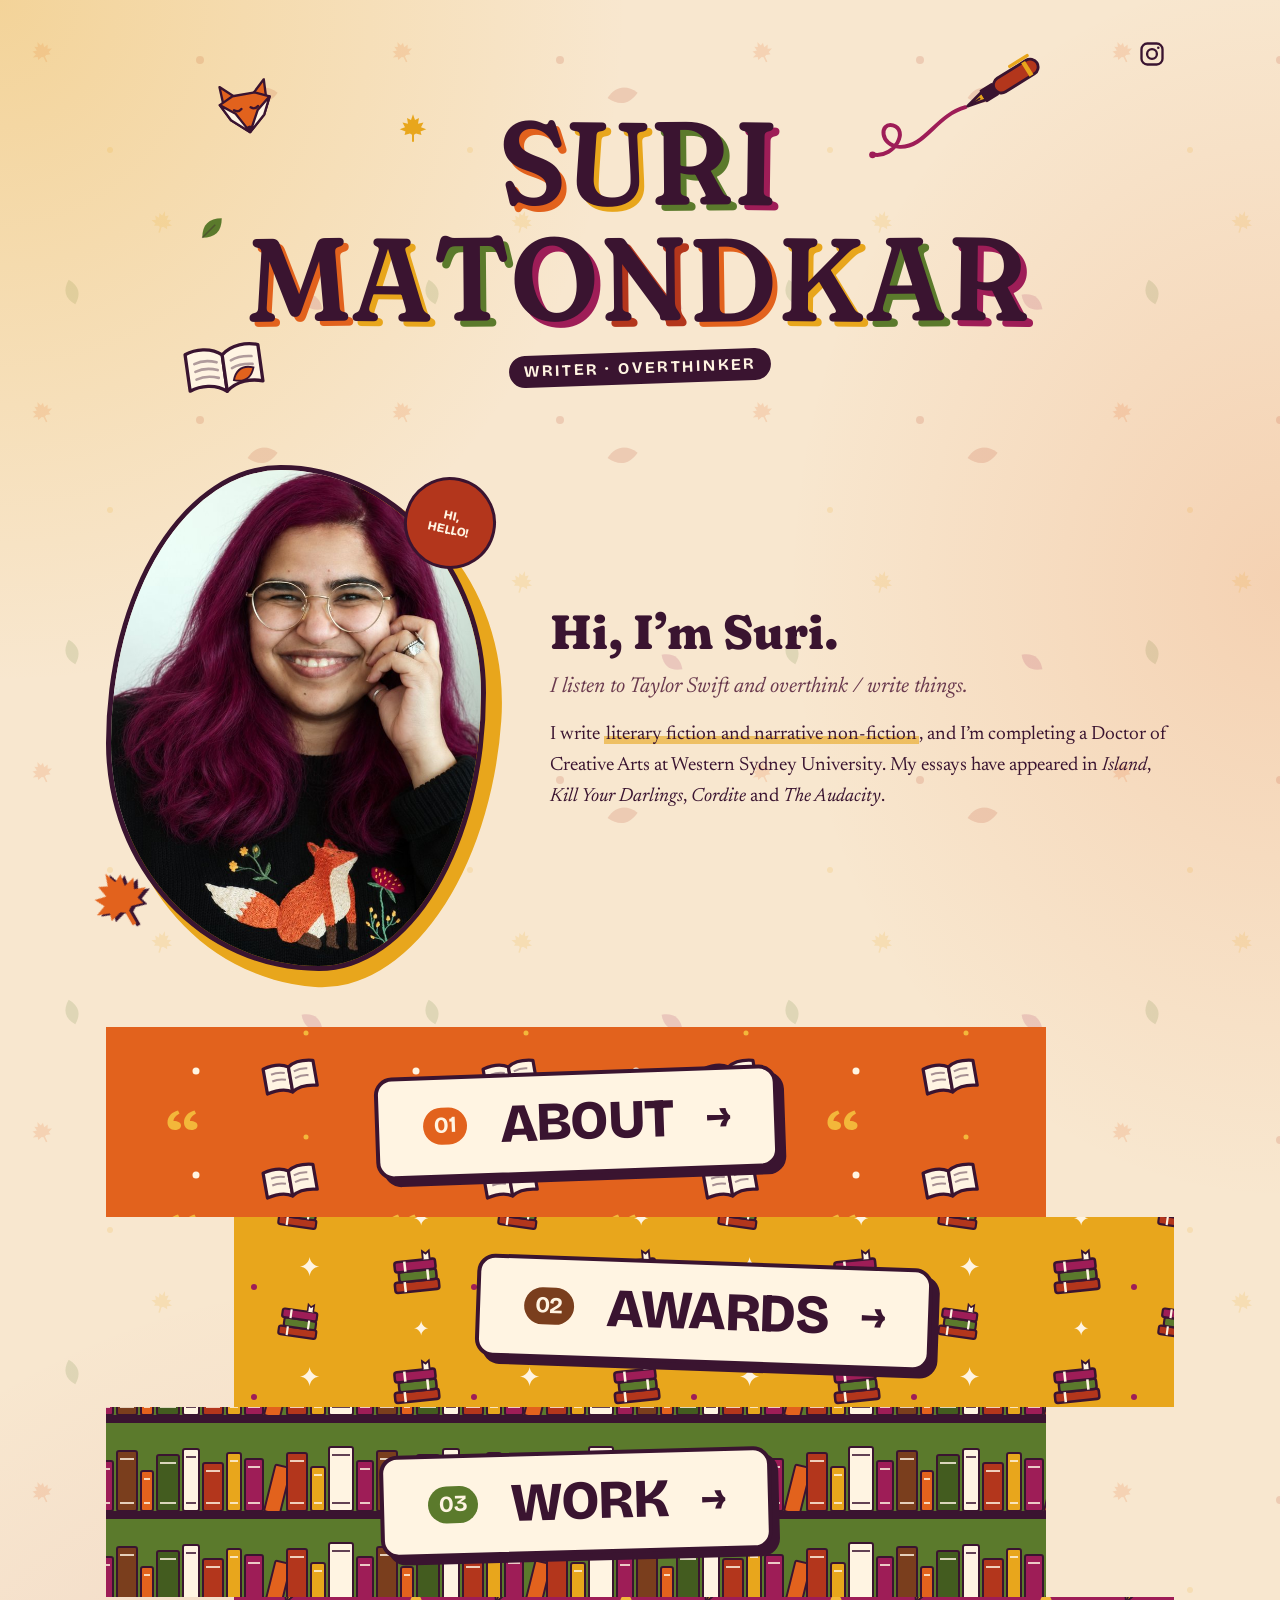
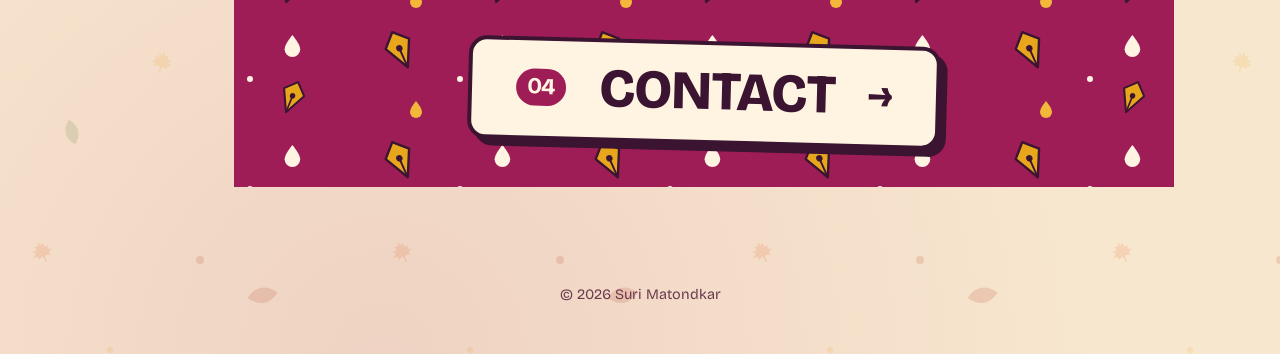
==== index.html @ e2f708b1 "Rename Interests to Work and move publications there The third bar and page become Work (work.html)," ====
<!doctype html>
<html lang="en">
<head>
  <meta charset="utf-8">
  <meta name="viewport" content="width=device-width, initial-scale=1">
  <title>Suri Matondkar</title>
  <meta name="description" content="Suri Matondkar — writer of literary fiction and narrative non-fiction.">
  <link rel="icon" href="favicon.svg" type="image/svg+xml">
  <link rel="preconnect" href="https://fonts.googleapis.com">
  <link rel="preconnect" href="https://fonts.gstatic.com" crossorigin>
  <link href="https://fonts.googleapis.com/css2?family=Bricolage+Grotesque:opsz,wght@12..96,700;12..96,800&family=Fraunces:opsz,wght,SOFT,WONK@9..144,500..900,100,1&family=Newsreader:ital,opsz,wght@0,6..72,400;0,6..72,600;1,6..72,400&display=swap" rel="stylesheet">
  <link rel="stylesheet" href="styles.css">
</head>
<body>
  <a class="skip" href="#main">Skip to content</a>
  <header class="site-header">
    <div class="wrap">
      <div class="header-top">
        <nav class="social" aria-label="Social">
          <a href="https://www.instagram.com/" target="_blank" rel="noopener" aria-label="Instagram"><svg viewBox="0 0 24 24" aria-hidden="true" fill="none" stroke="currentColor" stroke-width="2"><rect x="3" y="3" width="18" height="18" rx="5"/><circle cx="12" cy="12" r="4.2"/><circle cx="17.4" cy="6.6" r="1.1" fill="currentColor" stroke="none"/></svg></a>
        </nav>
      </div>
      <a class="logo" href="index.html" aria-label="Suri Matondkar — home">
        <span class="doodle d-a d-fox"><svg viewBox="0 0 64 60" aria-hidden="true"><g stroke="#3a1430" stroke-width="2.5" stroke-linejoin="round"><path fill="#e2621d" d="M8 3 23 17 9 25z"/><path fill="#e2621d" d="M56 3 41 17 55 25z"/><path fill="#e2621d" d="M5 22 20 15h24l15 7-9 18-18 16-18-16z"/><path fill="#fff4e2" d="M5 22 20 34 32 56 14 40z"/><path fill="#fff4e2" d="M59 22 44 34 32 56 50 40z"/></g><path d="M19 30q4 3.5 8 0M37 30q4 3.5 8 0" fill="none" stroke="#3a1430" stroke-width="2.5" stroke-linecap="round"/><circle cx="32" cy="52" r="3" fill="#3a1430"/></svg></span>
        <span class="doodle d-b"><svg viewBox="0 0 24 24" aria-hidden="true"><path fill="currentColor" d="M3 21C3 9 9 3 21 3c0 12-6 18-18 18z"/><path d="M3 21 15 9" stroke="#3a1430" stroke-opacity=".35" stroke-width="1.5"/></svg></span>
        <span class="doodle d-c"><svg viewBox="0 0 24 24" aria-hidden="true"><path fill="currentColor" d="M12 1l1.6 4.6 3.2-1.6-.8 4.6 4.4-1-2 3.8 4.2 1.6-4.6 1.8.8 2.8-4.4-1.2-1.6 1V23h-1.6v-5.6l-1.6-1-4.4 1.2.8-2.8-4.6-1.8 4.2-1.6-2-3.8 4.4 1-.8-4.6 3.2 1.6z"/></svg></span>
        <span class="doodle d-pen"><svg viewBox="0 0 150 80" aria-hidden="true"><path d="M6 66c18 2 30-22 16-26-12-3-12 18 6 19 22 1 32-28 58-35" fill="none" stroke="#9e1d57" stroke-width="3.5" stroke-linecap="round"/><circle cx="4" cy="66" r="3" fill="#9e1d57"/><g transform="translate(88 23) rotate(-32)" stroke="#3a1430" stroke-width="2.5" stroke-linejoin="round"><path fill="#e8a61c" d="M17-4 0 0l17 4z"/><path d="M4 0h9" stroke-width="1.5"/><path fill="#3a1430" d="M17-5h11v10H17z"/><rect fill="#b3361c" x="28" y="-7" width="44" height="14" rx="7"/><rect fill="#e8a61c" x="60" y="-7" width="4" height="14" stroke-width="0"/><path fill="none" stroke="#e8a61c" stroke-width="3" stroke-linecap="round" d="M50 -10h18"/></g></svg></span>
        <span class="doodle d-book"><svg viewBox="0 0 64 44" aria-hidden="true"><g stroke="#3a1430" stroke-width="2.5" stroke-linejoin="round"><path fill="#fff4e2" d="M32 12C24 5 12 5 4 8v28c8-3 20-3 28 4z"/><path fill="#fff4e2" d="M32 12c8-7 20-7 28-4v28c-8-3-20-3-28 4z"/></g><path d="M10 16c6-2 12-1 17 1M10 22c6-2 12-1 17 1M10 28c6-2 12-1 17 1M38 17c5-2 11-2 16-1M38 23c5-2 11-2 16-1" stroke="#3a1430" stroke-opacity=".4" stroke-width="2" fill="none" stroke-linecap="round"/><path transform="translate(38 20) rotate(20 8 8) scale(.7)" fill="#e2621d" stroke="#3a1430" stroke-width="2" d="M3 21C3 9 9 3 21 3c0 12-6 18-18 18z"/></svg></span>
        <h1 class="logo-name" aria-hidden="true"><span class="logo-word"><span class="l">S</span><span class="l">U</span><span class="l">R</span><span class="l">I</span></span><span class="logo-word"><span class="l">M</span><span class="l">A</span><span class="l">T</span><span class="l">O</span><span class="l">N</span><span class="l">D</span><span class="l">K</span><span class="l">A</span><span class="l">R</span></span></h1>
        <span class="logo-tag">Writer · Overthinker</span>
      </a>
    </div>
  </header>
  <main id="main" class="wrap">
    <section class="intro" aria-labelledby="hello">
      <figure class="portrait">
        <img src="images/suri-portrait.jpg" width="720" height="960" alt="Suri Matondkar smiling, with magenta hair and gold round glasses, wearing a black jumper embroidered with a fox and flowers">
        <span class="sticker">Hi,<br>hello!</span>
        <span class="leaf-pin" aria-hidden="true"><svg viewBox="0 0 24 24" aria-hidden="true"><path fill="currentColor" d="M12 1l1.6 4.6 3.2-1.6-.8 4.6 4.4-1-2 3.8 4.2 1.6-4.6 1.8.8 2.8-4.4-1.2-1.6 1V23h-1.6v-5.6l-1.6-1-4.4 1.2.8-2.8-4.6-1.8 4.2-1.6-2-3.8 4.4 1-.8-4.6 3.2 1.6z"/></svg></span>
      </figure>
      <div class="intro-text">
        <h2 id="hello">Hi, I’m Suri.</h2>
        <p class="lede">I listen to Taylor Swift and overthink / write things.</p>
        <p>I write <span class="hl">literary fiction and narrative non-fiction</span>, and I’m completing a Doctor of Creative Arts at Western Sydney University. My essays have appeared in <em>Island</em>, <em>Kill Your Darlings</em>, <em>Cordite</em> and <em>The Audacity</em>.</p>
      </div>
    </section>

    <nav aria-label="Main">
      <ul class="bars">
        <li><a class="bar bar-about" href="about.html"><span class="bar-label"><span class="bar-num">01</span>About<span class="bar-arrow" aria-hidden="true">→</span></span></a></li>
        <li><a class="bar bar-awards" href="awards.html"><span class="bar-label"><span class="bar-num">02</span>Awards<span class="bar-arrow" aria-hidden="true">→</span></span></a></li>
        <li><a class="bar bar-work" href="work.html"><span class="bar-label"><span class="bar-num">03</span>Work<span class="bar-arrow" aria-hidden="true">→</span></span></a></li>
        <li><a class="bar bar-contact" href="contact.html"><span class="bar-label"><span class="bar-num">04</span>Contact<span class="bar-arrow" aria-hidden="true">→</span></span></a></li>
      </ul>
    </nav>
  </main>
  <footer class="site-footer">
    <div class="wrap">© <span id="yr">2026</span> Suri Matondkar</div>
  </footer>
  <script>document.getElementById("yr").textContent = new Date().getFullYear();</script>
</body>
</html>
---- styles.css ----
/* Suri Matondkar — site styles
   Autumn palette pulled from the portrait: fox orange, mustard flowers,
   moss stems, berry hair, on warm oat paper with aubergine ink. */

:root {
  --bg: #f8e7cf;          /* warm oat paper */
  --ink: #3a1430;         /* aubergine ink */
  --ink-soft: #6a3a4e;
  --pumpkin: #e2621d;     /* the fox */
  --mustard: #e8a61c;     /* the little yellow flowers */
  --rust: #b3361c;
  --berry: #9e1d57;       /* the hair */
  --moss: #5b7a2c;        /* the stems */
  --chestnut: #7a3e1d;
  --cream: #fff4e2;

  --font-display: "Fraunces", Georgia, serif;
  --font-label: "Bricolage Grotesque", system-ui, sans-serif;
  --font-body: "Newsreader", Georgia, serif;

  --wrap: 1100px;
}

* { box-sizing: border-box; }

html { -webkit-text-size-adjust: 100%; }

::selection { background: var(--mustard); color: var(--ink); }

body {
  margin: 0;
  min-height: 100vh;
  background-color: var(--bg);
  /* golden-hour light + faint scattered leaves */
  background-image:
    radial-gradient(ellipse 70% 50% at 0% 0%, rgba(232, 166, 28, .30), transparent 70%),
    radial-gradient(ellipse 55% 45% at 100% 30%, rgba(226, 98, 29, .16), transparent 70%),
    radial-gradient(ellipse 80% 50% at 30% 100%, rgba(158, 29, 87, .10), transparent 70%),
    url("data:image/svg+xml,%3Csvg xmlns='http://www.w3.org/2000/svg' width='360' height='360' viewBox='0 0 360 360'%3E%3Cg opacity='.16'%3E%3Cpath transform='translate(30 40) rotate(-25 12 12)' fill='%23e2621d' d='M12 1l1.6 4.6 3.2-1.6-.8 4.6 4.4-1-2 3.8 4.2 1.6-4.6 1.8.8 2.8-4.4-1.2-1.6 1V23h-1.6v-5.6l-1.6-1-4.4 1.2.8-2.8-4.6-1.8 4.2-1.6-2-3.8 4.4 1-.8-4.6 3.2 1.6z'/%3E%3Cpath transform='translate(250 80) rotate(35 12 12) scale(1.2)' fill='%23b3361c' d='M3 21C3 9 9 3 21 3c0 12-6 18-18 18z'/%3E%3Cpath transform='translate(150 210) rotate(15 12 12)' fill='%23e8a61c' d='M12 1l1.6 4.6 3.2-1.6-.8 4.6 4.4-1-2 3.8 4.2 1.6-4.6 1.8.8 2.8-4.4-1.2-1.6 1V23h-1.6v-5.6l-1.6-1-4.4 1.2.8-2.8-4.6-1.8 4.2-1.6-2-3.8 4.4 1-.8-4.6 3.2 1.6z'/%3E%3Cpath transform='translate(60 280) rotate(-60 12 12)' fill='%235b7a2c' d='M3 21C3 9 9 3 21 3c0 12-6 18-18 18z'/%3E%3Cpath transform='translate(300 290) rotate(80 12 12)' fill='%239e1d57' d='M3 21C3 9 9 3 21 3c0 12-6 18-18 18z'/%3E%3Ccircle cx='200' cy='60' r='4' fill='%23b3361c'/%3E%3Ccircle cx='110' cy='150' r='3' fill='%23e8a61c'/%3E%3C/g%3E%3C/svg%3E");
  background-size: 100% 100%, 100% 100%, 100% 100%, 360px 360px;
  color: var(--ink);
  font-family: var(--font-body);
  font-size: 1.2rem;
  line-height: 1.6;
}

a { color: inherit; }

img { max-width: 100%; height: auto; display: block; }

.wrap {
  width: 100%;
  max-width: var(--wrap);
  margin: 0 auto;
  padding: 0 16px;
}

.skip {
  position: absolute; left: -999px; top: 0;
  background: var(--ink); color: var(--cream); padding: .5rem 1rem; z-index: 10;
}
.skip:focus { left: 1rem; }

/* ---------- Header ---------- */

.site-header {
  position: relative;
  padding: 2rem 0 1rem;
}

.header-top {
  display: flex;
  justify-content: flex-end;
}

.social a {
  display: inline-flex;
  width: 44px; height: 44px;
  align-items: center; justify-content: center;
  border-radius: 50%;
  color: var(--ink);
  transition: transform .2s ease, color .2s ease;
}
.social a:hover, .social a:focus-visible { color: var(--pumpkin); transform: rotate(-10deg) scale(1.1); }
.social svg { width: 28px; height: 28px; }

/* ---------- Logo ---------- */

.logo {
  position: relative;
  display: block;
  width: fit-content;
  max-width: 100%;
  margin: 0 auto;
  padding: 1.5rem 2.5rem 2rem;
  text-decoration: none;
  text-align: center;
}

.logo-name {
  margin: 0;
  font-family: var(--font-display);
  font-weight: 600;
  font-variation-settings: "SOFT" 100, "WONK" 1, "opsz" 144;
  font-size: clamp(2.8rem, 11vw, 7.4rem);
  line-height: .98;
  letter-spacing: .03em;
  color: var(--ink);
  display: flex;
  flex-direction: column;
  align-items: center;
}

.logo-word { display: inline-flex; white-space: nowrap; }

.logo-name .l {
  display: inline-block;
  transform: rotate(var(--r, 0deg));
  text-shadow: .045em .045em 0 var(--c, var(--pumpkin));
  transition: transform .25s cubic-bezier(.3, 1.6, .5, 1);
}
.logo:hover .l { transform: translateY(-.03em) rotate(calc(var(--r, 0deg) * -1)); }

/* per-letter colour + the faintest tilt; the baseline stays level */
.l:nth-child(5n+1) { --c: var(--pumpkin); --r: -.8deg; }
.l:nth-child(5n+2) { --c: var(--mustard); --r: .6deg; }
.l:nth-child(5n+3) { --c: var(--moss);    --r: -.5deg; }
.l:nth-child(5n+4) { --c: var(--berry);   --r: .8deg; }
.l:nth-child(5n+5) { --c: var(--rust);    --r: -.6deg; }


.logo-tag {
  display: inline-block;
  margin-top: 1rem;
  padding: .2rem .9rem;
  font-family: var(--font-label);
  font-weight: 700;
  font-size: clamp(.8rem, 2.4vw, 1rem);
  letter-spacing: .14em;
  text-transform: uppercase;
  color: var(--cream);
  background: var(--ink);
  border-radius: 999px;
  transform: rotate(-2deg);
}

/* doodles around the name */
.doodle {
  position: absolute;
  pointer-events: none;
}
.doodle svg { display: block; width: 100%; height: 100%; overflow: visible; }
.d-a    { width: 44px; top: 4%;  left: 2%;  color: var(--pumpkin); animation: sway 4.2s ease-in-out infinite; }
.d-b    { width: 26px; top: 40%; left: -1%; color: var(--moss);    animation: sway 3.4s ease-in-out infinite .6s; }
.d-c    { width: 30px; top: 10%; left: 22%; color: var(--mustard); animation: sway 4.6s ease-in-out infinite .3s; }
.d-fox  { width: 60px; top: 0; left: 1%; animation: none; transform: rotate(-10deg); }
.d-pen  { width: 170px; top: 0; right: 4%; }
.d-book { width: 84px; bottom: 6%; left: -3%; transform: rotate(-8deg); }

@keyframes sway {
  0%, 100% { transform: rotate(-10deg) translateY(0); }
  50% { transform: rotate(10deg) translateY(5px); }
}

@media (prefers-reduced-motion: reduce) {
  *, *::before, *::after { animation: none !important; transition: none !important; }
}

/* compact logo on inner pages */
.site-header.compact { padding-bottom: 0; }
.site-header.compact .logo { padding: .5rem 1.5rem 1rem; }
.site-header.compact .logo-name { font-size: clamp(2.2rem, 7vw, 4.2rem); flex-direction: row; flex-wrap: wrap; justify-content: center; column-gap: .3em; }
.site-header.compact .d-pen { width: 110px; top: -30%; right: -12%; }
.site-header.compact .d-a,
.site-header.compact .d-b,
.site-header.compact .d-c,
.site-header.compact .d-book { display: none; }

/* ---------- Home intro ---------- */

.intro {
  display: grid;
  grid-template-columns: minmax(0, 380px) minmax(0, 1fr);
  gap: clamp(1.5rem, 5vw, 4rem);
  align-items: center;
  margin: 2rem auto 3.5rem;
}

.portrait {
  position: relative;
  margin: 0;
  justify-self: center;
  width: 100%;
  max-width: 380px;
}
.portrait::before {
  content: "";
  position: absolute; inset: 0;
  border-radius: 46% 54% 44% 56% / 55% 45% 55% 45%;
  background: var(--mustard);
  transform: translate(14px, 14px) rotate(4deg);
}
.portrait img {
  position: relative;
  width: 100%;
  aspect-ratio: 3 / 4;
  object-fit: cover;
  border-radius: 46% 54% 44% 56% / 55% 45% 55% 45%;
  border: 5px solid var(--ink);
}
.portrait .sticker {
  position: absolute;
  right: -10px; top: 12px;
  width: 92px; height: 92px;
  display: grid; place-items: center;
  text-align: center;
  font-family: var(--font-label);
  font-weight: 800;
  font-size: .78rem;
  line-height: 1.1;
  text-transform: uppercase;
  color: var(--cream);
  background: var(--rust);
  border: 3px solid var(--ink);
  border-radius: 50%;
  transform: rotate(12deg);
}
.portrait .leaf-pin {
  position: absolute;
  left: -18px; bottom: 40px;
  width: 64px;
  color: var(--pumpkin);
  transform: rotate(-30deg);
  filter: drop-shadow(3px 3px 0 var(--ink));
}
.portrait .leaf-pin svg { display: block; width: 100%; }

.intro-text h2 {
  margin: 0 0 .75rem;
  font-family: var(--font-display);
  font-weight: 800;
  font-variation-settings: "SOFT" 100, "WONK" 1;
  font-size: clamp(2rem, 5vw, 3rem);
  line-height: 1.05;
}
.intro-text p { margin: 0 0 1rem; max-width: 38em; }
.intro-text .lede { font-size: 1.35rem; font-style: italic; color: var(--ink-soft); }

.hl {
  background: linear-gradient(transparent 58%, rgba(232, 166, 28, .6) 58%);
  padding: 0 .1em;
}

/* ---------- Horizontal bars ---------- */

.bars {
  list-style: none;
  margin: 0 auto 4rem;
  padding: 0;
  display: flex;
  flex-direction: column;
}

.bars li { width: 88%; }
.bars li:nth-child(odd)  { align-self: flex-start; }
.bars li:nth-child(even) { align-self: flex-end; }

.bar {
  position: relative;
  display: flex;
  align-items: center;
  justify-content: center;
  min-height: clamp(120px, 18vw, 190px);
  padding: 1.5rem;
  text-decoration: none;
  overflow: hidden;
  background-color: var(--bar-bg);
  transition: transform .3s cubic-bezier(.3, 1.4, .5, 1), filter .3s ease;
}
.bar::after {
  /* pattern layer drifts like leaves on the wind when hovered */
  content: "";
  position: absolute; inset: -80px;
  background: var(--pattern);
  background-size: var(--pattern-size, auto);
  transition: transform 1.2s ease;
}
.bar:hover::after, .bar:focus-visible::after { transform: translate(50px, 30px); }
.bar:hover, .bar:focus-visible { transform: scale(1.015) rotate(-.4deg); filter: saturate(1.1); }
.bars li:nth-child(even) .bar:hover,
.bars li:nth-child(even) .bar:focus-visible { transform: scale(1.015) rotate(.4deg); }
.bar:focus-visible { outline: 4px solid var(--ink); outline-offset: 4px; }

.bar-label {
  position: relative;
  z-index: 1;
  display: inline-flex;
  align-items: center;
  gap: .6em;
  padding: .35em .8em .4em;
  font-family: var(--font-label);
  font-weight: 800;
  font-size: clamp(1.6rem, 5.5vw, 3.4rem);
  line-height: 1;
  letter-spacing: -.01em;
  text-transform: uppercase;
  color: var(--ink);
  background: var(--cream);
  border: 4px solid var(--ink);
  border-radius: 18px;
  box-shadow: 7px 7px 0 var(--ink);
  transform: rotate(var(--tilt, -2deg));
  transition: transform .3s cubic-bezier(.3, 1.6, .5, 1), box-shadow .3s ease;
}
.bar:hover .bar-label, .bar:focus-visible .bar-label {
  transform: rotate(0deg) translate(-3px, -3px);
  box-shadow: 10px 10px 0 var(--ink);
}
.bar-num {
  font-size: .42em;
  font-weight: 700;
  padding: .3em .5em;
  border-radius: 999px;
  background: var(--num-bg, var(--ink));
  color: var(--cream);
}
.bar-arrow {
  font-size: .7em;
  transition: transform .3s ease;
}
.bar:hover .bar-arrow, .bar:focus-visible .bar-arrow { transform: translateX(6px); }

/* 01 About — open books and quotation marks */
.bar-about {
  --bar-bg: var(--pumpkin);
  --pattern: url("data:image/svg+xml,%3Csvg xmlns='http://www.w3.org/2000/svg' width='220' height='104' viewBox='0 0 220 104'%3E%3Cg transform='translate(14 14) rotate(-10) scale(2.3)' stroke='%233a1430' stroke-width='1.4' stroke-linejoin='round'%3E%3Cpath fill='%23fff4e2' d='M12 3C9 1 5 1 1 2v11c4-1 8-1 11 1z'/%3E%3Cpath fill='%23fff4e2' d='M12 3c3-2 7-2 11-1v11c-4-1-8-1-11 1z'/%3E%3Cpath fill='none' stroke-opacity='.45' stroke-width='.9' d='M4 5c2-.5 4-.4 6 .3M4 8c2-.5 4-.4 6 .3M14 5.3c2-.7 4-.8 6-.3M14 8.3c2-.7 4-.8 6-.3'/%3E%3C/g%3E%3Cg transform='translate(140 58) scale(1.5)' fill='%23f3b73a'%3E%3Cpath d='M6 14c-3 0-5-2-5-5 0-4 3-7 7-8l1 2c-2 1-4 3-4 5 3 0 5 1 5 3s-2 3-4 3z'/%3E%3Cpath d='M17 14c-3 0-5-2-5-5 0-4 3-7 7-8l1 2c-2 1-4 3-4 5 3 0 5 1 5 3s-2 3-4 3z'/%3E%3C/g%3E%3Ccircle cx='170' cy='20' r='3.5' fill='%23fff4e2'/%3E%3Ccircle cx='60' cy='86' r='2.5' fill='%23f3b73a'/%3E%3C/svg%3E");
  --pattern-size: 220px 104px;
  --num-bg: var(--pumpkin);
  --tilt: -2deg;
}

/* 02 Awards — little stacks of books with ribbon bookmarks */
.bar-awards {
  --bar-bg: var(--mustard);
  --pattern: url("data:image/svg+xml,%3Csvg xmlns='http://www.w3.org/2000/svg' width='220' height='110' viewBox='0 0 220 110'%3E%3Cg transform='translate(14 6) rotate(-6) scale(1.7)' stroke='%233a1430' stroke-width='1.5'%3E%3Crect x='2' y='18' width='26' height='6' rx='1.5' fill='%23b3361c'/%3E%3Crect x='5' y='12' width='22' height='6' rx='1.5' fill='%235b7a2c'/%3E%3Crect x='3' y='6' width='24' height='6' rx='1.5' fill='%239e1d57'/%3E%3Cpath d='M8 18v6M22 12v6M9 6v6' stroke='%23fff4e2' stroke-width='1.5'/%3E%3Cpath d='M20 6v-5l2 1.6 2-1.6v5' fill='%23fff4e2' stroke-width='1.1'/%3E%3C/g%3E%3Cg transform='translate(126 52) rotate(8) scale(1.45)' stroke='%233a1430' stroke-width='1.5'%3E%3Crect x='2' y='18' width='26' height='6' rx='1.5' fill='%23b3361c'/%3E%3Crect x='5' y='12' width='22' height='6' rx='1.5' fill='%235b7a2c'/%3E%3Crect x='3' y='6' width='24' height='6' rx='1.5' fill='%239e1d57'/%3E%3Cpath d='M8 18v6M22 12v6M9 6v6' stroke='%23fff4e2' stroke-width='1.5'/%3E%3Cpath d='M20 6v-5l2 1.6 2-1.6v5' fill='%23fff4e2' stroke-width='1.1'/%3E%3C/g%3E%3Cpath transform='translate(146 10) scale(1.2)' fill='%23fff4e2' d='M8 0c.5 4 3.5 7.5 8 8-4.5.5-7.5 4-8 8-.5-4-3.5-7.5-8-8 4.5-.5 7.5-4 8-8z'/%3E%3Cpath transform='translate(40 74) scale(0.9)' fill='%23fff4e2' d='M8 0c.5 4 3.5 7.5 8 8-4.5.5-7.5 4-8 8-.5-4-3.5-7.5-8-8 4.5-.5 7.5-4 8-8z'/%3E%3Ccircle cx='100' cy='40' r='3' fill='%239e1d57'/%3E%3C/svg%3E");
  --pattern-size: 220px 110px;
  --num-bg: var(--chestnut);
  --tilt: 2deg;
}

/* 03 Work — a full bookshelf */
.bar-work {
  --bar-bg: var(--moss);
  --pattern: url("data:image/svg+xml,%3Csvg xmlns='http://www.w3.org/2000/svg' width='260' height='96' viewBox='0 0 260 96'%3E%3Crect x='1' y='30' width='20' height='58' rx='2' fill='%23b3361c' stroke='%233a1430' stroke-width='2'/%3E%3Cpath d='M4 38h14M4 80h14' stroke='%23fff4e2' stroke-width='2' opacity='.8'/%3E%3Crect x='25' y='44' width='14' height='44' rx='2' fill='%23e8a61c' stroke='%233a1430' stroke-width='2'/%3E%3Cpath d='M28 52h8M28 80h8' stroke='%23fff4e2' stroke-width='2' opacity='.8'/%3E%3Crect x='43' y='24' width='24' height='64' rx='2' fill='%23fff4e2' stroke='%233a1430' stroke-width='2'/%3E%3Cpath d='M46 32h18M46 80h18' stroke='%233a1430' stroke-width='2' opacity='.8'/%3E%3Crect x='71' y='38' width='16' height='50' rx='2' fill='%239e1d57' stroke='%233a1430' stroke-width='2'/%3E%3Cpath d='M74 46h10M74 80h10' stroke='%23fff4e2' stroke-width='2' opacity='.8'/%3E%3Crect x='91' y='28' width='20' height='60' rx='2' fill='%237a3e1d' stroke='%233a1430' stroke-width='2'/%3E%3Cpath d='M94 36h14M94 80h14' stroke='%23fff4e2' stroke-width='2' opacity='.8'/%3E%3Crect x='115' y='48' width='12' height='40' rx='2' fill='%23e2621d' stroke='%233a1430' stroke-width='2'/%3E%3Cpath d='M118 56h6M118 80h6' stroke='%23fff4e2' stroke-width='2' opacity='.8'/%3E%3Crect x='131' y='32' width='22' height='56' rx='2' fill='%23435c1f' stroke='%233a1430' stroke-width='2'/%3E%3Cpath d='M134 40h16M134 80h16' stroke='%23fff4e2' stroke-width='2' opacity='.8'/%3E%3Crect x='157' y='26' width='16' height='62' rx='2' fill='%23fff4e2' stroke='%233a1430' stroke-width='2'/%3E%3Cpath d='M160 34h10M160 80h10' stroke='%233a1430' stroke-width='2' opacity='.8'/%3E%3Crect x='177' y='40' width='20' height='48' rx='2' fill='%23b3361c' stroke='%233a1430' stroke-width='2'/%3E%3Cpath d='M180 48h14M180 80h14' stroke='%23fff4e2' stroke-width='2' opacity='.8'/%3E%3Crect x='201' y='30' width='14' height='58' rx='2' fill='%23e8a61c' stroke='%233a1430' stroke-width='2'/%3E%3Cpath d='M204 38h8M204 80h8' stroke='%23fff4e2' stroke-width='2' opacity='.8'/%3E%3Crect x='219' y='36' width='18' height='52' rx='2' fill='%239e1d57' stroke='%233a1430' stroke-width='2'/%3E%3Cpath d='M222 44h12M222 80h12' stroke='%23fff4e2' stroke-width='2' opacity='.8'/%3E%3Crect x='238' y='40' width='16' height='48' rx='2' fill='%23e2621d' stroke='%233a1430' stroke-width='2' transform='rotate(14 238 88)'/%3E%3Crect x='0' y='88' width='260' height='8' fill='%233a1430'/%3E%3C/svg%3E");
  --pattern-size: 260px 96px;
  --num-bg: var(--moss);
  --tilt: -1.5deg;
}

/* 04 Contact — fountain-pen nibs and ink drops */
.bar-contact {
  --bar-bg: var(--berry);
  --pattern: url("data:image/svg+xml,%3Csvg xmlns='http://www.w3.org/2000/svg' width='210' height='110' viewBox='0 0 210 110'%3E%3Cg transform='translate(14 4) rotate(-24 12 14) scale(1.6)' stroke='%233a1430' stroke-width='1.5' stroke-linejoin='round'%3E%3Cpath fill='%23e8a61c' d='M12 2 20 10 12 26 4 10z'/%3E%3Cpath d='M12 14v12' stroke-width='1.2'/%3E%3Ccircle cx='12' cy='13' r='2' fill='%233a1430' stroke='none'/%3E%3C/g%3E%3Cg transform='translate(124 50) rotate(22 12 14) scale(1.35)' stroke='%233a1430' stroke-width='1.5' stroke-linejoin='round'%3E%3Cpath fill='%23e8a61c' d='M12 2 20 10 12 26 4 10z'/%3E%3Cpath d='M12 14v12' stroke-width='1.2'/%3E%3Ccircle cx='12' cy='13' r='2' fill='%233a1430' stroke='none'/%3E%3C/g%3E%3Cpath transform='translate(128 8) scale(1.3)' fill='%23fff4e2' d='M8 0C8 0 2 7 2 11a6 6 0 0 0 12 0C14 7 8 0 8 0z'/%3E%3Cpath transform='translate(44 74) scale(1)' fill='%23f3b73a' d='M8 0C8 0 2 7 2 11a6 6 0 0 0 12 0C14 7 8 0 8 0z'/%3E%3Ccircle cx='96' cy='52' r='3' fill='%23fff4e2'/%3E%3C/svg%3E");
  --pattern-size: 210px 110px;
  --num-bg: var(--berry);
  --tilt: 1.5deg;
}

/* ---------- Inner pages ---------- */

.page {
  max-width: 820px;
  margin: 1.5rem auto 3rem;
}

.page-title {
  display: inline-block;
  margin: 0 0 2rem;
  padding: .2em .6em .25em;
  font-family: var(--font-label);
  font-weight: 800;
  font-size: clamp(2rem, 7vw, 3.6rem);
  line-height: 1;
  text-transform: uppercase;
  background: var(--accent, var(--pumpkin));
  color: var(--accent-text, var(--cream));
  border: 4px solid var(--ink);
  border-radius: 18px;
  box-shadow: 7px 7px 0 var(--ink);
  transform: rotate(-1.5deg);
}

.page h2 {
  margin: 2.5rem 0 1rem;
  font-family: var(--font-display);
  font-weight: 800;
  font-variation-settings: "SOFT" 100, "WONK" 1;
  font-size: clamp(1.6rem, 4vw, 2.2rem);
  line-height: 1.1;
}
.page h2::after {
  content: "";
  display: block;
  width: 80px; height: 8px;
  margin-top: .4rem;
  border-radius: 8px;
  background: var(--accent, var(--pumpkin));
}

.card {
  background: var(--cream);
  border: 3px solid var(--ink);
  border-radius: 20px;
  box-shadow: 6px 6px 0 var(--accent, var(--pumpkin));
  padding: clamp(1.25rem, 4vw, 2rem);
}

.list {
  list-style: none;
  margin: 0;
  padding: 0;
}
.list li {
  position: relative;
  padding: .7rem 0 .7rem 2rem;
  border-bottom: 2px dashed rgba(58, 20, 48, .18);
}
.list li:last-child { border-bottom: 0; }
.list li::before {
  /* small leaf bullet */
  content: "";
  position: absolute; left: 0; top: 1.05rem;
  width: 16px; height: 16px;
  background: var(--accent, var(--pumpkin));
  border-radius: 0 100% 0 100%;
  transform: rotate(-10deg);
}
.list .year {
  display: inline-block;
  margin-right: .4rem;
  padding: 0 .45rem;
  font-family: var(--font-label);
  font-weight: 700;
  font-size: .85rem;
  border-radius: 6px;
  background: var(--ink);
  color: var(--cream);
  vertical-align: .15em;
}

.page p { margin: 0 0 1.1rem; }

.note {
  font-family: var(--font-label);
  font-size: .95rem;
  padding: .8rem 1rem;
  border: 2px dashed var(--ink);
  border-radius: 12px;
  background: rgba(255, 255, 255, .45);
}

.big-link {
  display: inline-flex;
  align-items: center;
  gap: .5rem;
  margin: .25rem 0 1.25rem;
  padding: .6rem 1.2rem;
  font-family: var(--font-label);
  font-weight: 800;
  font-size: clamp(1.05rem, 3.5vw, 1.4rem);
  text-decoration: none;
  color: var(--ink);
  background: var(--mustard);
  border: 3px solid var(--ink);
  border-radius: 999px;
  box-shadow: 5px 5px 0 var(--ink);
  overflow-wrap: anywhere;
  transition: transform .2s ease, box-shadow .2s ease;
}
.big-link:hover, .big-link:focus-visible { transform: translate(-2px, -2px); box-shadow: 7px 7px 0 var(--ink); }
.big-link.alt { background: var(--moss); color: var(--cream); }

/* mini navigation at the bottom of inner pages */
.mini-nav {
  display: flex;
  flex-wrap: wrap;
  gap: .75rem;
  justify-content: center;
  margin: 3rem 0 1rem;
  padding: 0;
  list-style: none;
}
.mini-nav a {
  display: inline-block;
  padding: .45rem 1rem;
  font-family: var(--font-label);
  font-weight: 800;
  text-transform: uppercase;
  text-decoration: none;
  font-size: .95rem;
  color: var(--cream);
  border: 3px solid var(--ink);
  border-radius: 999px;
  transition: transform .2s ease;
}
.mini-nav a:hover, .mini-nav a:focus-visible { transform: rotate(-3deg) scale(1.05); }
.mini-nav .n-home { background: var(--cream); color: var(--ink); }
.mini-nav .n-about { background: var(--pumpkin); }
.mini-nav .n-awards { background: var(--mustard); color: var(--ink); }
.mini-nav .n-work { background: var(--moss); }
.mini-nav .n-contact { background: var(--berry); }
.mini-nav a[aria-current="page"] { background: var(--ink); color: var(--cream); }

/* ---------- Footer ---------- */

.site-footer {
  padding: 2rem 0 3rem;
  text-align: center;
  font-family: var(--font-label);
  font-size: .9rem;
  color: var(--ink-soft);
}

/* ---------- Small screens ---------- */

@media (max-width: 720px) {
  body { font-size: 1.1rem; }
  .intro { grid-template-columns: 1fr; text-align: center; }
  .intro-text p { margin-left: auto; margin-right: auto; }
  .portrait { max-width: 300px; }
  .bars li { width: 100%; }
  .bar-label { box-shadow: 5px 5px 0 var(--ink); border-width: 3px; }
  .logo { padding: 1.25rem .5rem 1.5rem; }
  .logo-name { font-size: 13.5vw; letter-spacing: 0; }
  .d-a { width: 30px; top: 2%; left: 4%; }
  .d-fox { width: 42px; top: 0; left: 2%; }
  .d-pen { width: 96px; top: 10%; right: -1%; }
  .d-b, .d-c, .d-book { display: none; }
  .site-header.compact .d-pen { display: none; }
}
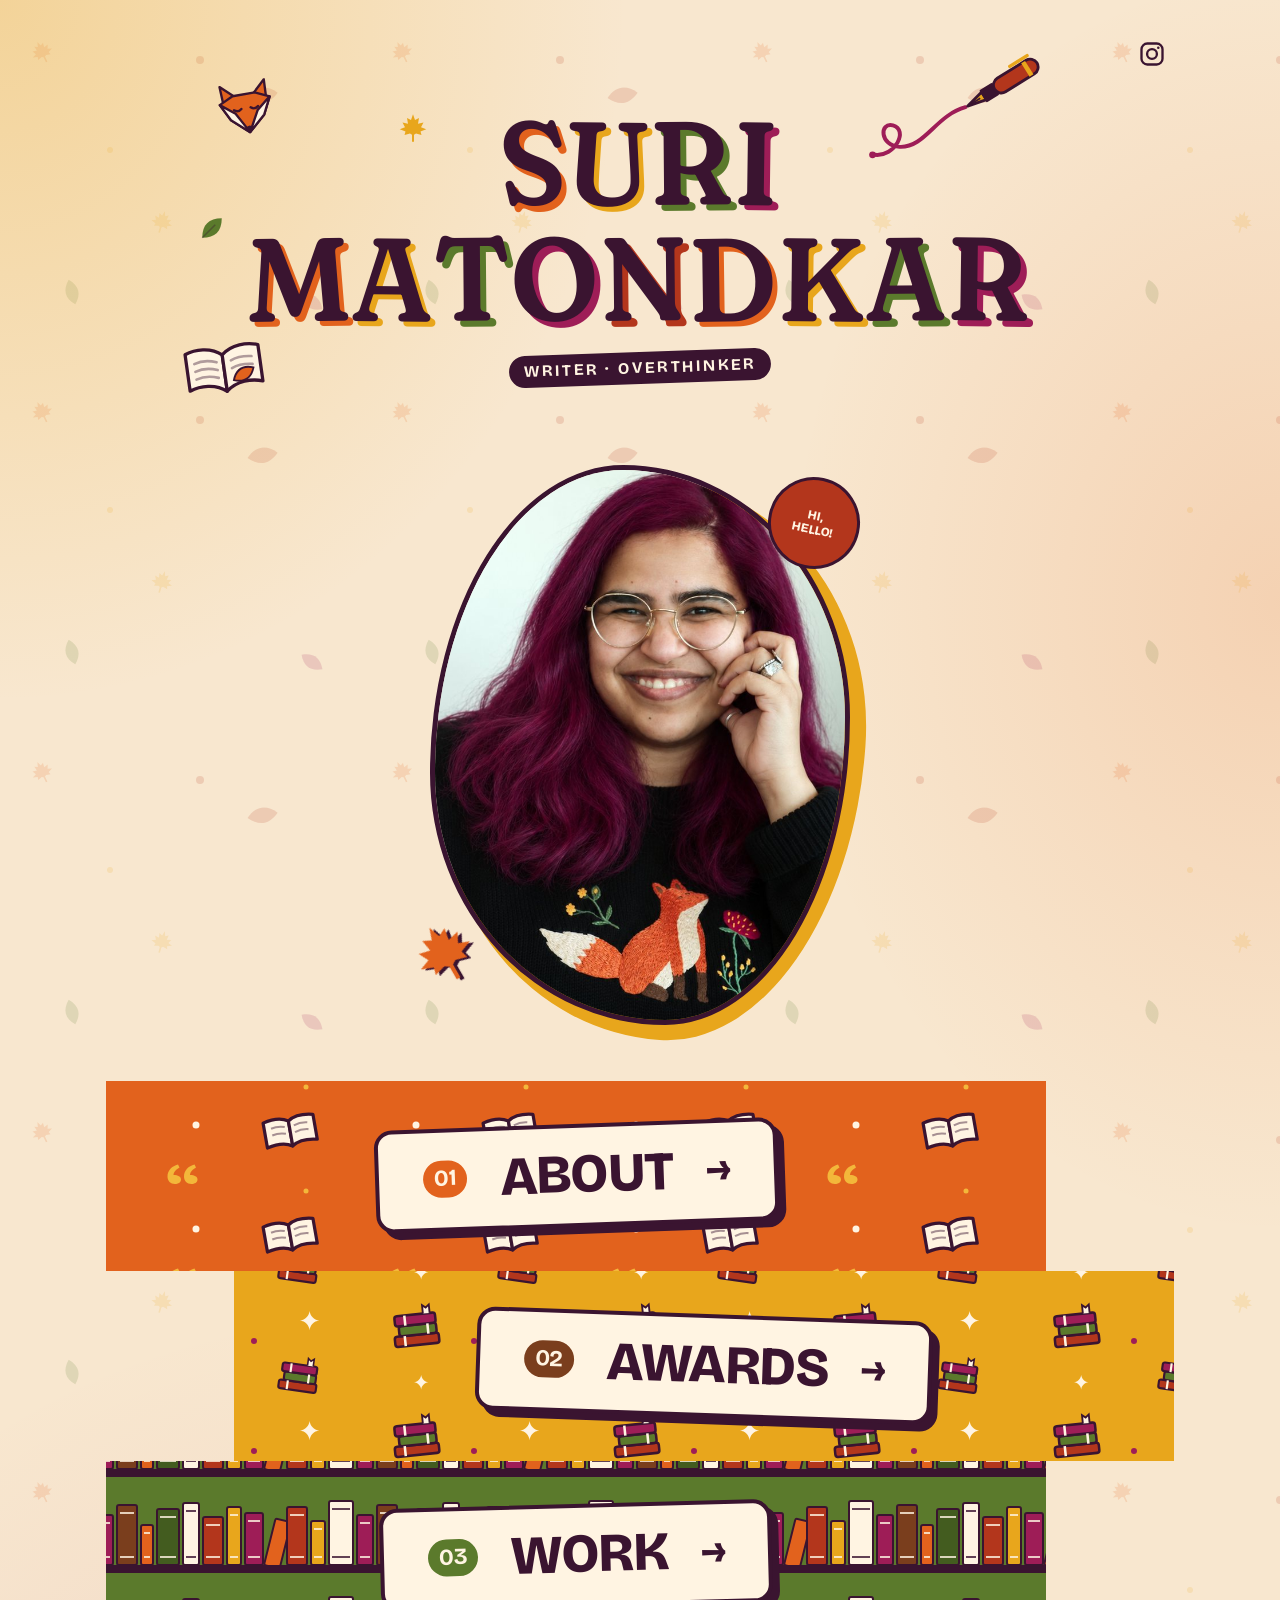
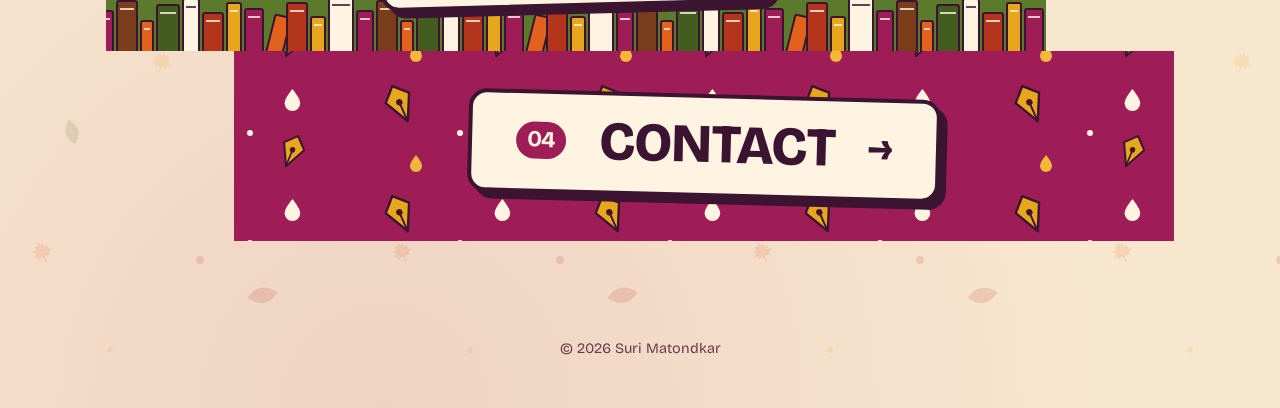
==== commit 7de65845: "Remove intro text from the homepage and centre the portrait Co-Authored-By: Claude Sonnet 5.5 <norep" ====
--- a/index.html
+++ b/index.html
@@ -32,17 +32,12 @@
     </div>
   </header>
   <main id="main" class="wrap">
-    <section class="intro" aria-labelledby="hello">
+    <section class="intro" aria-label="Suri Matondkar">
       <figure class="portrait">
         <img src="images/suri-portrait.jpg" width="720" height="960" alt="Suri Matondkar smiling, with magenta hair and gold round glasses, wearing a black jumper embroidered with a fox and flowers">
         <span class="sticker">Hi,<br>hello!</span>
         <span class="leaf-pin" aria-hidden="true"><svg viewBox="0 0 24 24" aria-hidden="true"><path fill="currentColor" d="M12 1l1.6 4.6 3.2-1.6-.8 4.6 4.4-1-2 3.8 4.2 1.6-4.6 1.8.8 2.8-4.4-1.2-1.6 1V23h-1.6v-5.6l-1.6-1-4.4 1.2.8-2.8-4.6-1.8 4.2-1.6-2-3.8 4.4 1-.8-4.6 3.2 1.6z"/></svg></span>
       </figure>
-      <div class="intro-text">
-        <h2 id="hello">Hi, I’m Suri.</h2>
-        <p class="lede">I listen to Taylor Swift and overthink / write things.</p>
-        <p>I write <span class="hl">literary fiction and narrative non-fiction</span>, and I’m completing a Doctor of Creative Arts at Western Sydney University. My essays have appeared in <em>Island</em>, <em>Kill Your Darlings</em>, <em>Cordite</em> and <em>The Audacity</em>.</p>
-      </div>
     </section>
 
     <nav aria-label="Main">
--- a/styles.css
+++ b/styles.css
@@ -180,7 +180,8 @@
 
 .intro {
   display: grid;
-  grid-template-columns: minmax(0, 380px) minmax(0, 1fr);
+  grid-template-columns: minmax(0, 420px);
+  justify-content: center;
   gap: clamp(1.5rem, 5vw, 4rem);
   align-items: center;
   margin: 2rem auto 3.5rem;
@@ -191,7 +192,7 @@
   margin: 0;
   justify-self: center;
   width: 100%;
-  max-width: 380px;
+  max-width: 420px;
 }
 .portrait::before {
   content: "";
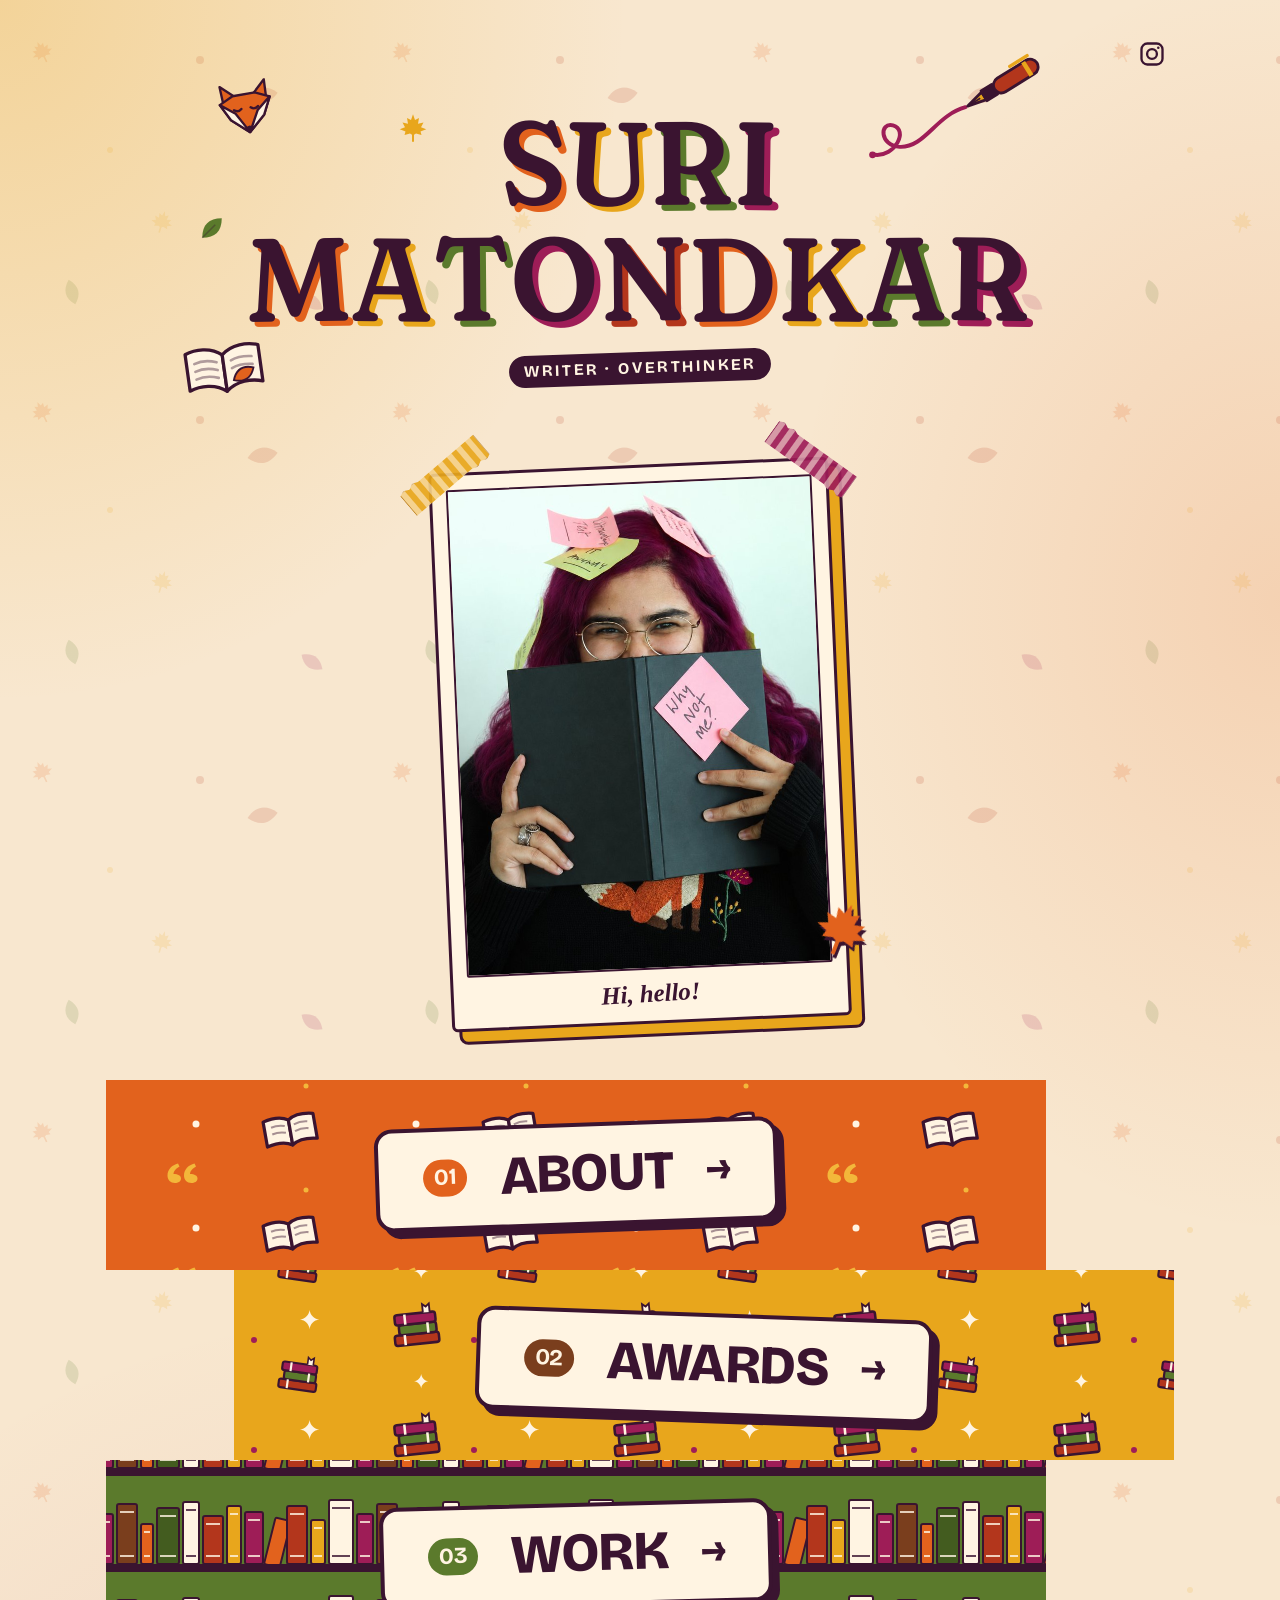
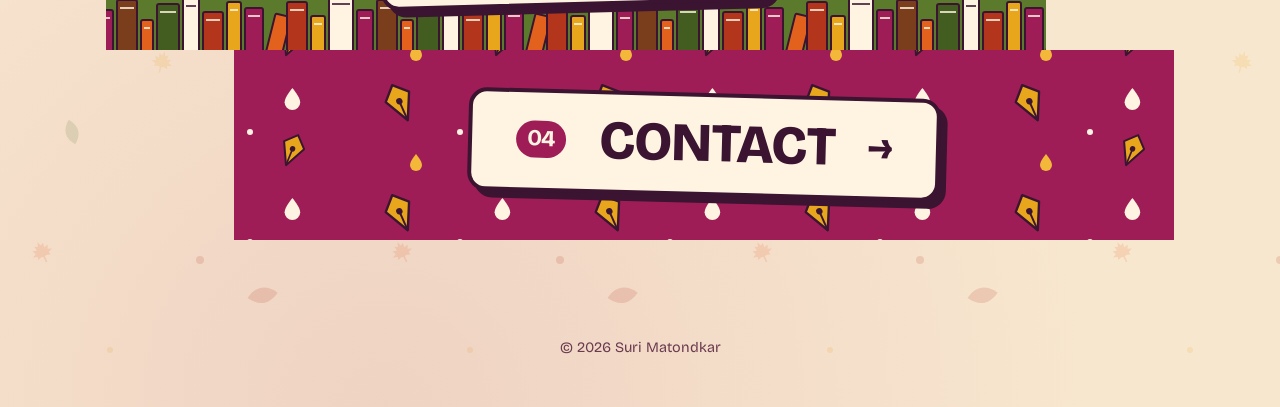
==== commit 0fa4832c: "New homepage photo in a taped-up Polaroid frame Swaps the oval portrait for a tilted Polaroid with w" ====
--- a/index.html
+++ b/index.html
@@ -34,8 +34,10 @@
   <main id="main" class="wrap">
     <section class="intro" aria-label="Suri Matondkar">
       <figure class="portrait">
-        <img src="images/suri-portrait.jpg" width="720" height="960" alt="Suri Matondkar smiling, with magenta hair and gold round glasses, wearing a black jumper embroidered with a fox and flowers">
-        <span class="sticker">Hi,<br>hello!</span>
+        <span class="tape tape-l" aria-hidden="true"></span>
+        <span class="tape tape-r" aria-hidden="true"></span>
+        <img src="images/suri-portrait-2.jpg" width="720" height="960" alt="Suri Matondkar peeking over the top of a black book with sticky notes in her magenta hair; one note on the book reads “Why not me?”">
+        <figcaption>Hi, hello!</figcaption>
         <span class="leaf-pin" aria-hidden="true"><svg viewBox="0 0 24 24" aria-hidden="true"><path fill="currentColor" d="M12 1l1.6 4.6 3.2-1.6-.8 4.6 4.4-1-2 3.8 4.2 1.6-4.6 1.8.8 2.8-4.4-1.2-1.6 1V23h-1.6v-5.6l-1.6-1-4.4 1.2.8-2.8-4.6-1.8 4.2-1.6-2-3.8 4.4 1-.8-4.6 3.2 1.6z"/></svg></span>
       </figure>
     </section>
--- a/styles.css
+++ b/styles.css
@@ -180,7 +180,7 @@
 
 .intro {
   display: grid;
-  grid-template-columns: minmax(0, 420px);
+  grid-template-columns: minmax(0, 400px);
   justify-content: center;
   gap: clamp(1.5rem, 5vw, 4rem);
   align-items: center;
@@ -192,65 +192,58 @@
   margin: 0;
   justify-self: center;
   width: 100%;
-  max-width: 420px;
-}
-.portrait::before {
-  content: "";
-  position: absolute; inset: 0;
-  border-radius: 46% 54% 44% 56% / 55% 45% 55% 45%;
-  background: var(--mustard);
-  transform: translate(14px, 14px) rotate(4deg);
-}
+  max-width: 400px;
+  padding: 14px 14px 0;
+  background: var(--cream);
+  border: 3px solid var(--ink);
+  border-radius: 6px;
+  box-shadow: 10px 10px 0 var(--mustard), 10px 10px 0 3px var(--ink);
+  transform: rotate(-2.5deg);
+  transition: transform .35s cubic-bezier(.3, 1.5, .5, 1);
+}
+.portrait:hover { transform: rotate(0deg) scale(1.01); }
 .portrait img {
-  position: relative;
   width: 100%;
   aspect-ratio: 3 / 4;
   object-fit: cover;
-  border-radius: 46% 54% 44% 56% / 55% 45% 55% 45%;
-  border: 5px solid var(--ink);
-}
-.portrait .sticker {
+  border: 2px solid var(--ink);
+  border-radius: 2px;
+}
+.portrait figcaption {
+  padding: .55rem 0 .8rem;
+  text-align: center;
+  font-family: var(--font-display);
+  font-style: italic;
+  font-weight: 600;
+  font-variation-settings: "SOFT" 100, "WONK" 1;
+  font-size: 1.55rem;
+  line-height: 1.2;
+  color: var(--ink);
+  transform: rotate(-1deg);
+}
+/* washi tape holding the photo up */
+.tape {
   position: absolute;
-  right: -10px; top: 12px;
-  width: 92px; height: 92px;
-  display: grid; place-items: center;
-  text-align: center;
-  font-family: var(--font-label);
-  font-weight: 800;
-  font-size: .78rem;
-  line-height: 1.1;
-  text-transform: uppercase;
-  color: var(--cream);
-  background: var(--rust);
-  border: 3px solid var(--ink);
-  border-radius: 50%;
-  transform: rotate(12deg);
-}
+  top: -16px;
+  width: 96px; height: 30px;
+  background:
+    repeating-linear-gradient(90deg, rgba(255, 244, 226, .55) 0 6px, transparent 6px 12px),
+    var(--tape, var(--pumpkin));
+  opacity: .92;
+  border: 1.5px solid rgba(58, 20, 48, .25);
+  clip-path: polygon(0 8%, 6% 0, 12% 10%, 18% 0, 24% 8%, 100% 8%, 100% 92%, 94% 100%, 88% 90%, 82% 100%, 76% 92%, 0 92%);
+}
+.tape-l { left: -34px; --tape: var(--mustard); transform: rotate(-38deg); }
+.tape-r { right: -34px; --tape: var(--berry); transform: rotate(38deg); }
 .portrait .leaf-pin {
   position: absolute;
-  left: -18px; bottom: 40px;
-  width: 64px;
+  right: -26px; bottom: 54px;
+  width: 58px;
   color: var(--pumpkin);
-  transform: rotate(-30deg);
+  transform: rotate(24deg);
   filter: drop-shadow(3px 3px 0 var(--ink));
 }
 .portrait .leaf-pin svg { display: block; width: 100%; }
-
-.intro-text h2 {
-  margin: 0 0 .75rem;
-  font-family: var(--font-display);
-  font-weight: 800;
-  font-variation-settings: "SOFT" 100, "WONK" 1;
-  font-size: clamp(2rem, 5vw, 3rem);
-  line-height: 1.05;
-}
-.intro-text p { margin: 0 0 1rem; max-width: 38em; }
-.intro-text .lede { font-size: 1.35rem; font-style: italic; color: var(--ink-soft); }
-
-.hl {
-  background: linear-gradient(transparent 58%, rgba(232, 166, 28, .6) 58%);
-  padding: 0 .1em;
-}
 
 /* ---------- Horizontal bars ---------- */
 
@@ -528,7 +521,11 @@
   body { font-size: 1.1rem; }
   .intro { grid-template-columns: 1fr; text-align: center; }
   .intro-text p { margin-left: auto; margin-right: auto; }
-  .portrait { max-width: 300px; }
+  .portrait { max-width: 290px; padding: 10px 10px 0; }
+  .portrait figcaption { font-size: 1.25rem; }
+  .tape { width: 72px; height: 24px; }
+  .tape-l { left: -26px; }
+  .tape-r { right: -26px; }
   .bars li { width: 100%; }
   .bar-label { box-shadow: 5px 5px 0 var(--ink); border-width: 3px; }
   .logo { padding: 1.25rem .5rem 1.5rem; }
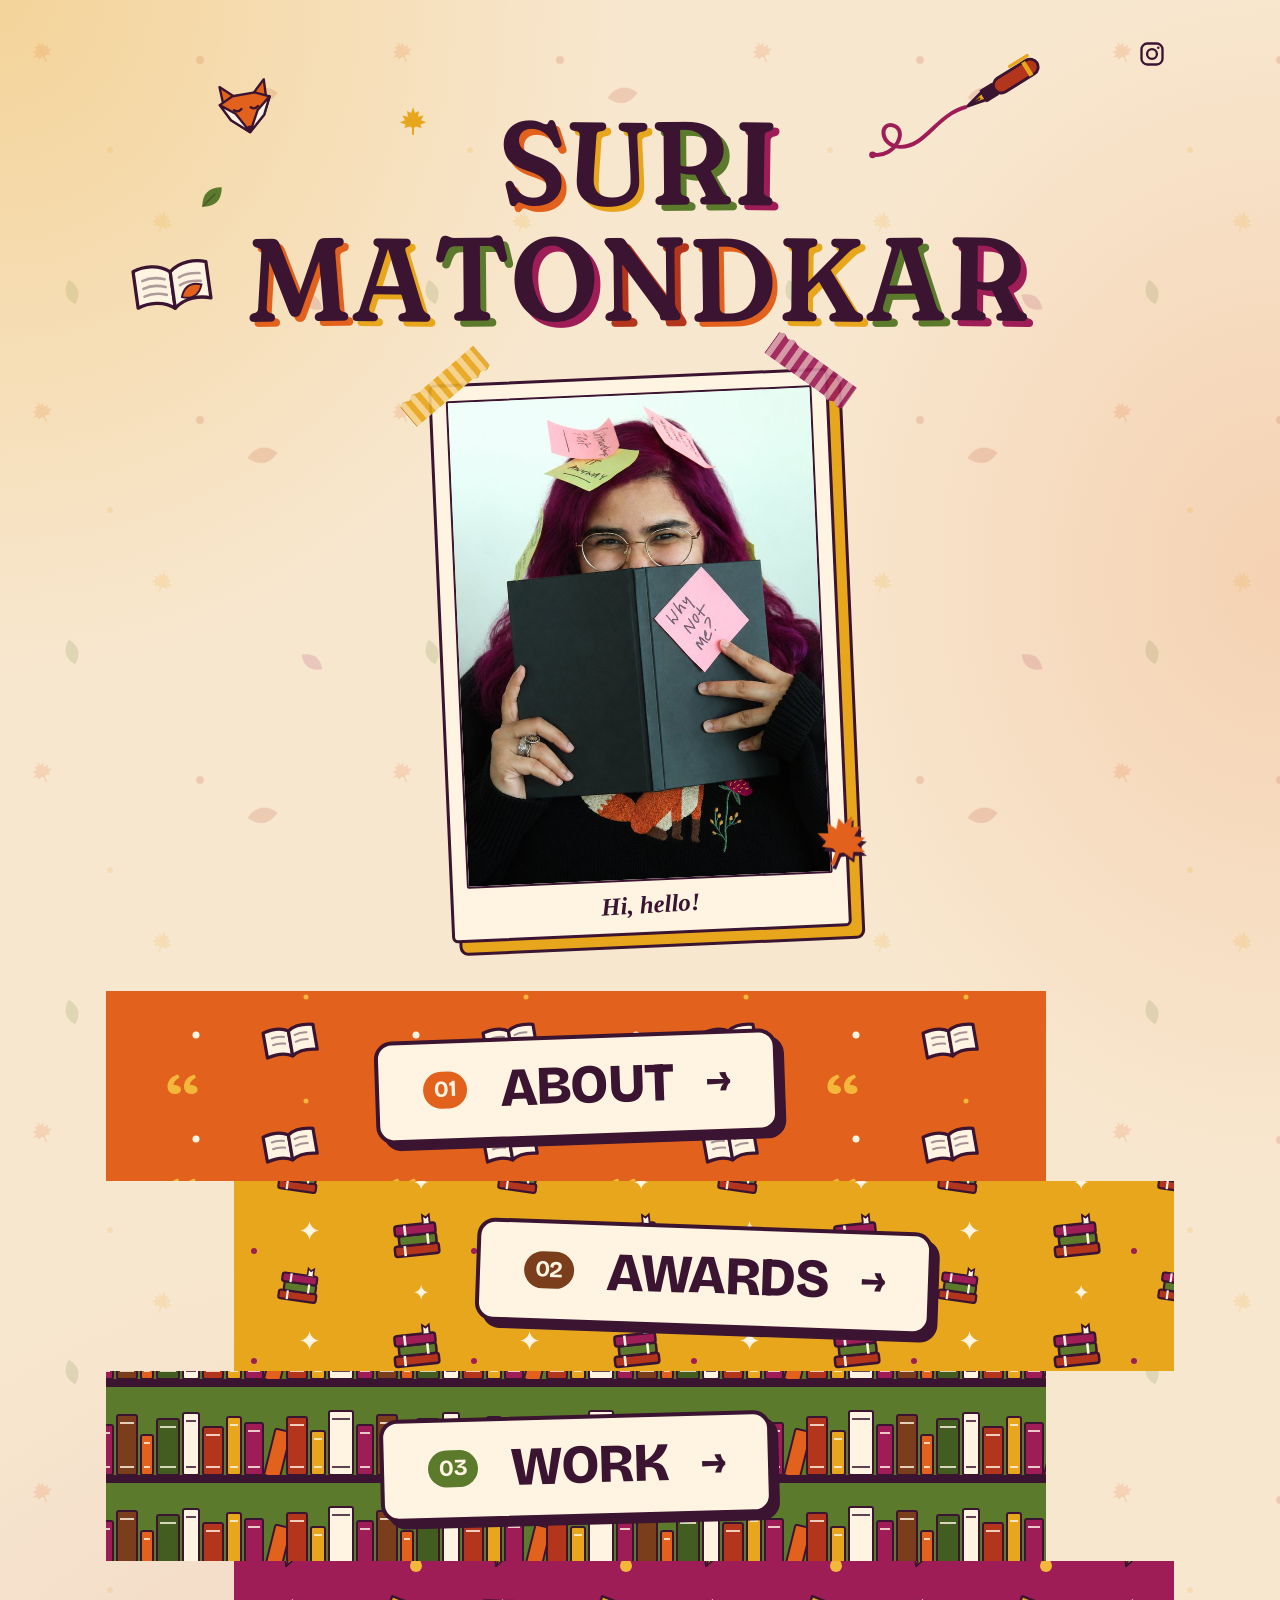
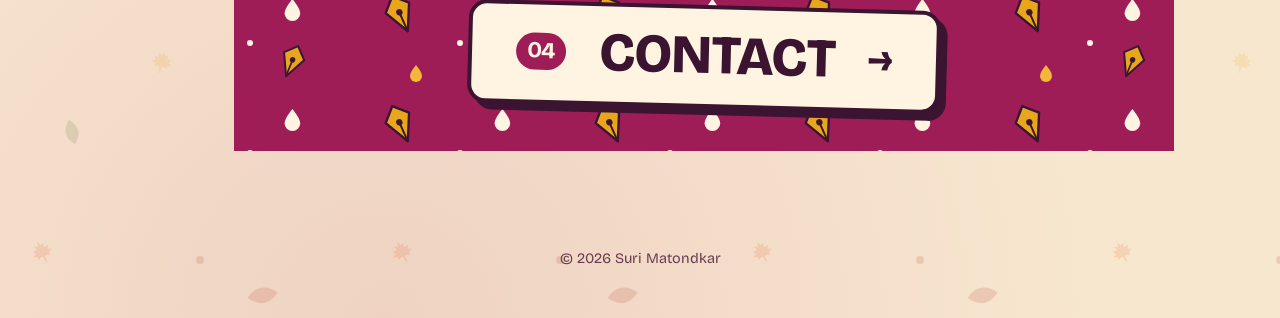
==== commit 1eb0f706: "Fix 'My debut book' wording, remove homepage tagline and close the gap Co-Authored-By: Claude Sonnet" ====
--- a/index.html
+++ b/index.html
@@ -4,12 +4,27 @@
   <meta charset="utf-8">
   <meta name="viewport" content="width=device-width, initial-scale=1">
   <title>Suri Matondkar</title>
-  <meta name="description" content="Suri Matondkar — writer of literary fiction and narrative non-fiction.">
-  <link rel="icon" href="favicon.svg" type="image/svg+xml">
+  <meta name="description" content="Suri Matondkar – writer of literary fiction and narrative non-fiction.">
+  <link rel="canonical" href="https://surimatondkar.com/">
+  <meta property="og:type" content="website">
+  <meta property="og:site_name" content="Suri Matondkar">
+  <meta property="og:title" content="Suri Matondkar">
+  <meta property="og:description" content="Suri Matondkar – writer of literary fiction and narrative non-fiction.">
+  <meta property="og:url" content="https://surimatondkar.com/">
+  <meta property="og:image" content="https://surimatondkar.com/images/share.jpg">
+  <meta property="og:image:width" content="1200">
+  <meta property="og:image:height" content="630">
+  <meta property="og:image:alt" content="Suri Matondkar peeking over a black book with sticky notes in her magenta hair">
+  <meta name="twitter:card" content="summary_large_image">
+  <meta name="twitter:image" content="https://surimatondkar.com/images/share.jpg">
+  <link rel="icon" href="/favicon.svg" type="image/svg+xml">
+  <link rel="icon" href="/favicon-192.png" type="image/png" sizes="192x192">
+  <link rel="shortcut icon" href="/favicon.ico">
+  <link rel="apple-touch-icon" href="/apple-touch-icon.png">
   <link rel="preconnect" href="https://fonts.googleapis.com">
   <link rel="preconnect" href="https://fonts.gstatic.com" crossorigin>
   <link href="https://fonts.googleapis.com/css2?family=Bricolage+Grotesque:opsz,wght@12..96,700;12..96,800&family=Fraunces:opsz,wght,SOFT,WONK@9..144,500..900,100,1&family=Newsreader:ital,opsz,wght@0,6..72,400;0,6..72,600;1,6..72,400&display=swap" rel="stylesheet">
-  <link rel="stylesheet" href="styles.css">
+  <link rel="stylesheet" href="/styles.css">
 </head>
 <body>
   <a class="skip" href="#main">Skip to content</a>
@@ -17,17 +32,16 @@
     <div class="wrap">
       <div class="header-top">
         <nav class="social" aria-label="Social">
-          <a href="https://www.instagram.com/" target="_blank" rel="noopener" aria-label="Instagram"><svg viewBox="0 0 24 24" aria-hidden="true" fill="none" stroke="currentColor" stroke-width="2"><rect x="3" y="3" width="18" height="18" rx="5"/><circle cx="12" cy="12" r="4.2"/><circle cx="17.4" cy="6.6" r="1.1" fill="currentColor" stroke="none"/></svg></a>
+          <a href="https://www.instagram.com/suri.notsiri/" target="_blank" rel="noopener" aria-label="Instagram"><svg viewBox="0 0 24 24" aria-hidden="true" fill="none" stroke="currentColor" stroke-width="2"><rect x="3" y="3" width="18" height="18" rx="5"/><circle cx="12" cy="12" r="4.2"/><circle cx="17.4" cy="6.6" r="1.1" fill="currentColor" stroke="none"/></svg></a>
         </nav>
       </div>
-      <a class="logo" href="index.html" aria-label="Suri Matondkar — home">
+      <a class="logo" href="/" aria-label="Suri Matondkar – home">
         <span class="doodle d-a d-fox"><svg viewBox="0 0 64 60" aria-hidden="true"><g stroke="#3a1430" stroke-width="2.5" stroke-linejoin="round"><path fill="#e2621d" d="M8 3 23 17 9 25z"/><path fill="#e2621d" d="M56 3 41 17 55 25z"/><path fill="#e2621d" d="M5 22 20 15h24l15 7-9 18-18 16-18-16z"/><path fill="#fff4e2" d="M5 22 20 34 32 56 14 40z"/><path fill="#fff4e2" d="M59 22 44 34 32 56 50 40z"/></g><path d="M19 30q4 3.5 8 0M37 30q4 3.5 8 0" fill="none" stroke="#3a1430" stroke-width="2.5" stroke-linecap="round"/><circle cx="32" cy="52" r="3" fill="#3a1430"/></svg></span>
         <span class="doodle d-b"><svg viewBox="0 0 24 24" aria-hidden="true"><path fill="currentColor" d="M3 21C3 9 9 3 21 3c0 12-6 18-18 18z"/><path d="M3 21 15 9" stroke="#3a1430" stroke-opacity=".35" stroke-width="1.5"/></svg></span>
         <span class="doodle d-c"><svg viewBox="0 0 24 24" aria-hidden="true"><path fill="currentColor" d="M12 1l1.6 4.6 3.2-1.6-.8 4.6 4.4-1-2 3.8 4.2 1.6-4.6 1.8.8 2.8-4.4-1.2-1.6 1V23h-1.6v-5.6l-1.6-1-4.4 1.2.8-2.8-4.6-1.8 4.2-1.6-2-3.8 4.4 1-.8-4.6 3.2 1.6z"/></svg></span>
         <span class="doodle d-pen"><svg viewBox="0 0 150 80" aria-hidden="true"><path d="M6 66c18 2 30-22 16-26-12-3-12 18 6 19 22 1 32-28 58-35" fill="none" stroke="#9e1d57" stroke-width="3.5" stroke-linecap="round"/><circle cx="4" cy="66" r="3" fill="#9e1d57"/><g transform="translate(88 23) rotate(-32)" stroke="#3a1430" stroke-width="2.5" stroke-linejoin="round"><path fill="#e8a61c" d="M17-4 0 0l17 4z"/><path d="M4 0h9" stroke-width="1.5"/><path fill="#3a1430" d="M17-5h11v10H17z"/><rect fill="#b3361c" x="28" y="-7" width="44" height="14" rx="7"/><rect fill="#e8a61c" x="60" y="-7" width="4" height="14" stroke-width="0"/><path fill="none" stroke="#e8a61c" stroke-width="3" stroke-linecap="round" d="M50 -10h18"/></g></svg></span>
         <span class="doodle d-book"><svg viewBox="0 0 64 44" aria-hidden="true"><g stroke="#3a1430" stroke-width="2.5" stroke-linejoin="round"><path fill="#fff4e2" d="M32 12C24 5 12 5 4 8v28c8-3 20-3 28 4z"/><path fill="#fff4e2" d="M32 12c8-7 20-7 28-4v28c-8-3-20-3-28 4z"/></g><path d="M10 16c6-2 12-1 17 1M10 22c6-2 12-1 17 1M10 28c6-2 12-1 17 1M38 17c5-2 11-2 16-1M38 23c5-2 11-2 16-1" stroke="#3a1430" stroke-opacity=".4" stroke-width="2" fill="none" stroke-linecap="round"/><path transform="translate(38 20) rotate(20 8 8) scale(.7)" fill="#e2621d" stroke="#3a1430" stroke-width="2" d="M3 21C3 9 9 3 21 3c0 12-6 18-18 18z"/></svg></span>
         <h1 class="logo-name" aria-hidden="true"><span class="logo-word"><span class="l">S</span><span class="l">U</span><span class="l">R</span><span class="l">I</span></span><span class="logo-word"><span class="l">M</span><span class="l">A</span><span class="l">T</span><span class="l">O</span><span class="l">N</span><span class="l">D</span><span class="l">K</span><span class="l">A</span><span class="l">R</span></span></h1>
-        <span class="logo-tag">Writer · Overthinker</span>
       </a>
     </div>
   </header>
@@ -36,7 +50,7 @@
       <figure class="portrait">
         <span class="tape tape-l" aria-hidden="true"></span>
         <span class="tape tape-r" aria-hidden="true"></span>
-        <img src="images/suri-portrait-2.jpg" width="720" height="960" alt="Suri Matondkar peeking over the top of a black book with sticky notes in her magenta hair; one note on the book reads “Why not me?”">
+        <img src="/images/suri-portrait-2.jpg" width="720" height="960" alt="Suri Matondkar peeking over the top of a black book with sticky notes in her magenta hair; one note on the book reads “Why not me?”">
         <figcaption>Hi, hello!</figcaption>
         <span class="leaf-pin" aria-hidden="true"><svg viewBox="0 0 24 24" aria-hidden="true"><path fill="currentColor" d="M12 1l1.6 4.6 3.2-1.6-.8 4.6 4.4-1-2 3.8 4.2 1.6-4.6 1.8.8 2.8-4.4-1.2-1.6 1V23h-1.6v-5.6l-1.6-1-4.4 1.2.8-2.8-4.6-1.8 4.2-1.6-2-3.8 4.4 1-.8-4.6 3.2 1.6z"/></svg></span>
       </figure>
@@ -44,10 +58,10 @@
 
     <nav aria-label="Main">
       <ul class="bars">
-        <li><a class="bar bar-about" href="about.html"><span class="bar-label"><span class="bar-num">01</span>About<span class="bar-arrow" aria-hidden="true">→</span></span></a></li>
-        <li><a class="bar bar-awards" href="awards.html"><span class="bar-label"><span class="bar-num">02</span>Awards<span class="bar-arrow" aria-hidden="true">→</span></span></a></li>
-        <li><a class="bar bar-work" href="work.html"><span class="bar-label"><span class="bar-num">03</span>Work<span class="bar-arrow" aria-hidden="true">→</span></span></a></li>
-        <li><a class="bar bar-contact" href="contact.html"><span class="bar-label"><span class="bar-num">04</span>Contact<span class="bar-arrow" aria-hidden="true">→</span></span></a></li>
+        <li><a class="bar bar-about" href="/about/"><span class="bar-label"><span class="bar-num">01</span>About<span class="bar-arrow" aria-hidden="true">→</span></span></a></li>
+        <li><a class="bar bar-awards" href="/awards/"><span class="bar-label"><span class="bar-num">02</span>Awards<span class="bar-arrow" aria-hidden="true">→</span></span></a></li>
+        <li><a class="bar bar-work" href="/work/"><span class="bar-label"><span class="bar-num">03</span>Work<span class="bar-arrow" aria-hidden="true">→</span></span></a></li>
+        <li><a class="bar bar-contact" href="/contact/"><span class="bar-label"><span class="bar-num">04</span>Contact<span class="bar-arrow" aria-hidden="true">→</span></span></a></li>
       </ul>
     </nav>
   </main>
--- a/styles.css
+++ b/styles.css
@@ -92,7 +92,7 @@
   width: fit-content;
   max-width: 100%;
   margin: 0 auto;
-  padding: 1.5rem 2.5rem 2rem;
+  padding: 1.5rem 2.5rem .25rem;
   text-decoration: none;
   text-align: center;
 }
@@ -155,7 +155,7 @@
 .d-c    { width: 30px; top: 10%; left: 22%; color: var(--mustard); animation: sway 4.6s ease-in-out infinite .3s; }
 .d-fox  { width: 60px; top: 0; left: 1%; animation: none; transform: rotate(-10deg); }
 .d-pen  { width: 170px; top: 0; right: 4%; }
-.d-book { width: 84px; bottom: 6%; left: -3%; transform: rotate(-8deg); }
+.d-book { width: 84px; bottom: 10%; left: -9%; transform: rotate(-8deg); }
 
 @keyframes sway {
   0%, 100% { transform: rotate(-10deg) translateY(0); }
@@ -184,7 +184,7 @@
   justify-content: center;
   gap: clamp(1.5rem, 5vw, 4rem);
   align-items: center;
-  margin: 2rem auto 3.5rem;
+  margin: 1.25rem auto 3.5rem;
 }
 
 .portrait {
@@ -528,7 +528,7 @@
   .tape-r { right: -26px; }
   .bars li { width: 100%; }
   .bar-label { box-shadow: 5px 5px 0 var(--ink); border-width: 3px; }
-  .logo { padding: 1.25rem .5rem 1.5rem; }
+  .logo { padding: 1.25rem .5rem .25rem; }
   .logo-name { font-size: 13.5vw; letter-spacing: 0; }
   .d-a { width: 30px; top: 2%; left: 4%; }
   .d-fox { width: 42px; top: 0; left: 2%; }
@@ -536,3 +536,21 @@
   .d-b, .d-c, .d-book { display: none; }
   .site-header.compact .d-pen { display: none; }
 }
+
+/* links inside award / publication lists */
+.list a {
+  color: var(--ink);
+  font-weight: 600;
+  text-decoration: underline;
+  text-decoration-color: var(--accent, var(--pumpkin));
+  text-decoration-thickness: 3px;
+  text-underline-offset: 3px;
+  transition: background-color .2s ease, text-decoration-color .2s ease;
+}
+.list a:hover, .list a:focus-visible {
+  background: var(--accent, var(--pumpkin));
+  color: var(--accent-text, var(--cream));
+  text-decoration-color: transparent;
+  border-radius: 3px;
+  outline: none;
+}
